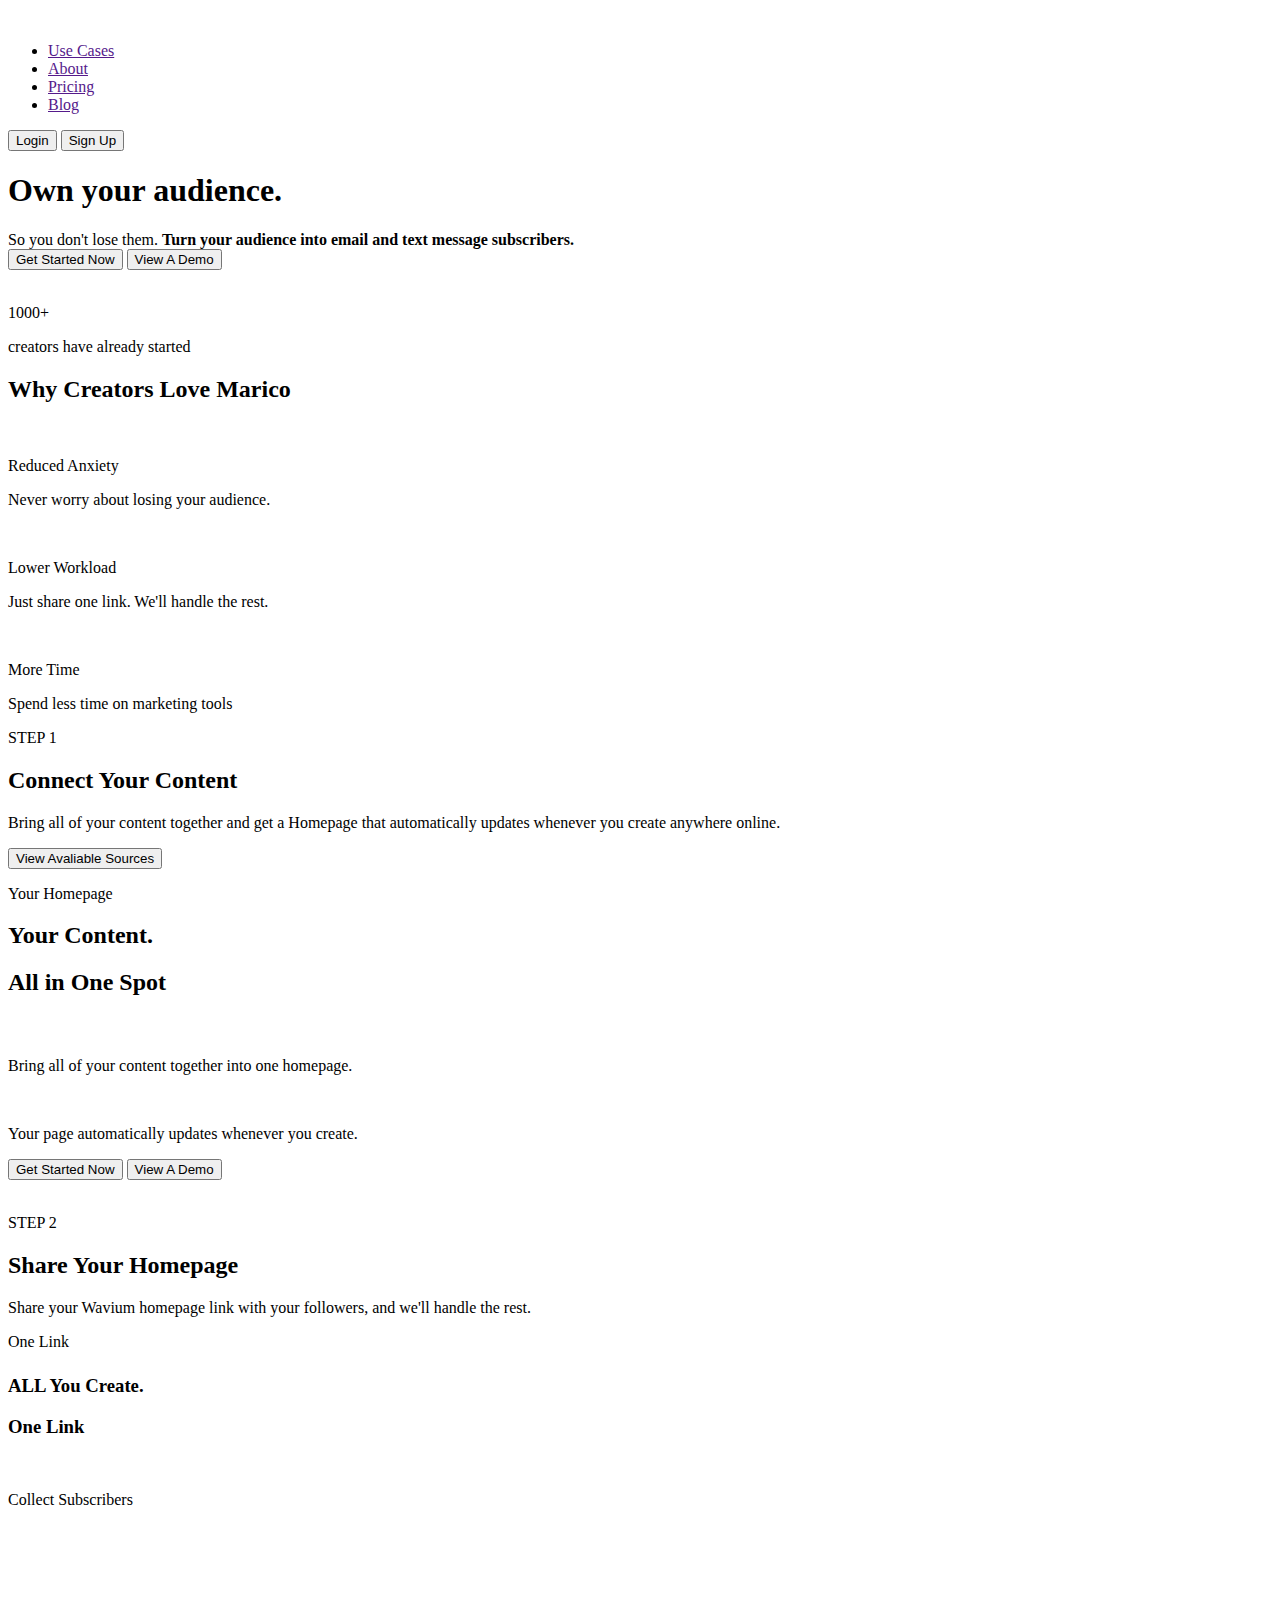
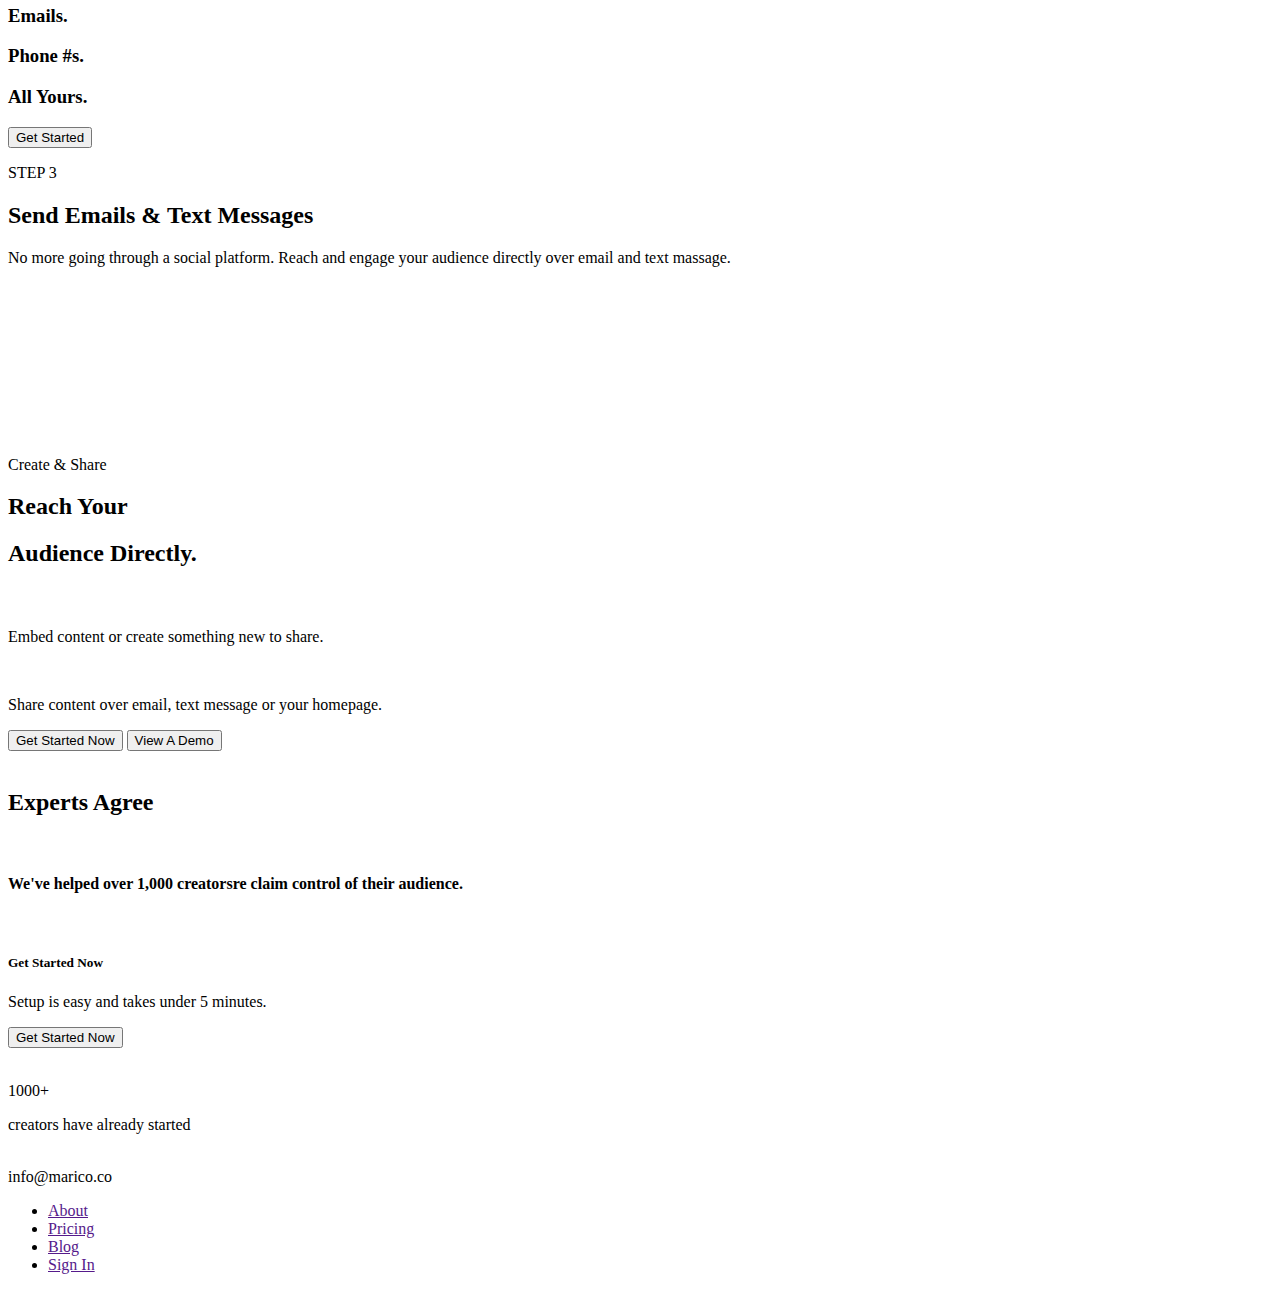
==== index.html @ 410692ed "Add files via upload" ====
<!DOCTYPE html>
<html lang="en">
  <head>
    <meta charset="UTF-8" />
    <meta http-equiv="X-UA-Compatible" content="IE=edge" />
    <meta name="viewport" content="width=device-width, initial-scale=1.0" />
    <link rel="stylesheet" href="css/style.css" />
    <link rel="stylesheet" href="css/normalize.css" />
    <link rel="stylesheet" href="css/media.css" />
    <link rel="preconnect" href="https://fonts.googleapis.com" />
    <link rel="preconnect" href="https://fonts.gstatic.com" crossorigin />
    <link href="https://fonts.googleapis.com/css2?family=Poppins:wght@400;500;600;700&family=Readex+Pro:wght@200;300;400;500;600;700&family=Roboto:ital,wght@0,100;0,300;0,400;0,500;0,700;0,900;1,100;1,300;1,400;1,500;1,700;1,900&display=swap" rel="stylesheet"/>
    <title>Marico</title>
  </head>
  <body>
    <header class="header">
      <div class="container">
        <nav>
          <img src="img/Company_logo.svg" alt="" class="nav-logo" />
          <ul class="nav-ul">
            <li class="nav-li"><a href="" class="nav-li-a">Use Cases</a></li>
            <li class="nav-li"><a href="" class="nav-li-a">About</a></li>
            <li class="nav-li"><a href="" class="nav-li-a">Pricing</a></li>
            <li class="nav-li"><a href="" class="nav-li-a">Blog</a></li>
          </ul>
          <div class="nav-buttons">
            <button class="login-btn">Login</button>
            <button class="signup-btn">Sign Up</button>
          </div>
        </nav>
        <div class="header-content">
          <h1 class="h1">Own your audience.</h1>
          <span class="h1-2">So you don't lose them.</span>
          <b class="b">Turn your audience into email and text message subscribers.</b>
          <div class="buttons">
            <button class="getstart">Get Started Now</button>
            <button class="viewdemo">View A Demo</button>
          </div>
          <div class="text-group">
            <img src="img/Dot.svg" alt="" class="dot" />
            <p class="p700_25">1000+</p>
            <p class="p400_25">creators have already started</p>
          </div>
        </div>
      </div>
    </header>
    <section class="creators">
      <div class="container">
        <h2 class="h2">Why Creators Love Marico</h2>
        <div class="creators-content">
          <div class="creators-text ">
            <div class="text-group mb">
              <img src="img/Smile_emoji.svg" alt="" class="emoji" />
              <p class="p600_35">Reduced Anxiety</p>
            </div>
            <p class="p400_22">Never worry about losing your audience.</p>
          </div>
          <div class="creators-text mr">
            <div class="text-group mb">
              <img src="img/Happy_emoji.svg" alt="" class="emoji" />
              <p class="p600_35">Lower Workload</p>
            </div>
            <p class="p400_22">Just share one link. We'll handle the rest.</p>
          </div>
          <div class="creators-text">
            <div class="text-group mb">
              <img src="img/Party_emoji.svg" alt="" class="emoji" />
              <p class="p600_35">More Time</p>
            </div>
            <p class="p400_22">Spend less time on marketing tools</p>
          </div>
        </div>
      </div>
    </section>
    <section class="step1">
      <div class="container center">
        <p class="p600_25">STEP 1</p>
        <h2 class="h2 mb">Connect Your Content</h2>
        <p class="p400_30">
          Bring all of your content together and get a Homepage that
          automatically updates whenever you create anywhere online.
        </p>
        <button class="step1-btn">View Avaliable Sources</button>
      </div>
    </section>
    <section class="homepage">
      <div class="container">
        <div class="homepage-content">
          <div class="homepage-text">
            <p class="p500_30">Your Homepage</p>
            <h2 class="h2 ml">Your Content.</h2>
            <h2 class="h2 ml">All in <span class="h2s">One Spot</span></h2>
            <div class="text-group mb fl" style="margin-bottom: 13px; margin-top: 27px">
              <img src="img/Bullet.svg" alt="" class="bullet" />
              <p class="p400_23">
                Bring all of your content together into one homepage.
              </p>
            </div>
            <div class="text-group mb fl">
              <img src="img/Bullet2.svg" alt="" class="bullet" >
              <p class="p400_23">
                Your page automatically updates whenever you create.
              </p>
            </div>
            <div class="buttons mr">
              <button class="getstart sm">Get Started Now</button>
              <button class="viewdemo sm">View A Demo</button>
            </div>
            <img src="img/Screen.png" alt="" class="screen2" />
            <img src="img/Screen.png" alt="" class="screen" />
          </div>
        </div>
      </div>
    </section>
    <section class="step2">
      <div class="container center">
        <p class="p600_25">STEP 2</p>
        <h2 class="h2 mb">Share Your Homepage</h2>
        <p class="p400_30">
          Share your Wavium homepage link with your followers, and we'll handle
          the rest.
        </p>
      </div>
    </section>
    <section class="mobile">
      <div class="container fl">
        <div class="mobile-content">
          <div class="mobile-card fl">
            <p class="p400_30 green" style="margin-bottom: 24px">One Link</p>
            <h3 class="h3">ALL You Create.</h3>
            <h3 class="h3 white">One Link</h3>
            <div class="mobile-pic">
              <img src="img/Mobile.svg" alt="" class="phone" />
            </div>
          </div>
          <div class="mobile-card">
            <p class="p400_30 green" style="margin-bottom: 96px">
              Collect Subscribers
            </p>
            <h3 class="h3">Emails.</h3>
            <h3 class="h3">Phone #s.</h3>
            <h3 class="h3 white">All Yours.</h3>
          </div>
        </div>
        <div class="button">
          <button class="getstart">Get Started</button>
        </div>
      </div>
    </section>
    <section class="step3">
      <div class="container center">
        <p class="p600_25">STEP 3</p>
        <h2 class="h2 mb">Send Emails & Text Messages</h2>
        <p class="p400_30" style="margin-bottom: 189px">
          No more going through a social platform. Reach and engage your
          audience directly over email and text massage.
        </p>
      </div>
    </section>
    <section class="homepage create&share">
      <div class="container">
        <div class="homepage-content">
          <div class="homepage-text">
            <p class="p500_30">Create & Share</p>
            <h2 class="h2 ml">Reach Your</h2>
            <h2 class="h2 ml">Audience <span class="h2s">Directly.</span></h2>
            <div class="text-group mb fl" style="margin-bottom: 13px; margin-top: 27px">
              <img src="img/Bullet.svg" alt="" class="bullet" />
              <p class="p400_23">
                Embed content or create something new to share.
              </p>
            </div>
            <div class="text-group mb fl">
              <img src="img/Bullet2.svg" alt="" class="bullet" />
              <p class="p400_23">
                Share content over email, text message or your homepage.
              </p>
            </div>
            <div class="buttons mr">
              <button class="getstart sm">Get Started Now</button>
              <button class="viewdemo sm">View A Demo</button>
            </div>
            <img src="img/Screen2.svg" alt="" class="screen2" />
            <img src="img/Screen2.svg" alt="" class="screen" />
          </div>
        </div>
      </div>
    </section>
    <section class="experts">
      <div class="container">
        <h2 class="h2">Experts Agree</h2>
        <div class="experts-pic">
          <img src="img/Image.png" alt="" class="experts-image" />
        </div>
      </div>
    </section>
    <section class="help">
      <div class="container">
        <h4 class="h4">
          We've helped over 1,000 creatorsre claim control of their audience.
        </h4>
      </div>
    </section>
    <section class="get_started">
      <div class="container">
        <div class="get_started-content">
          <img src="img/Logo2.svg" alt="" class="logo2" />
          <h5 class="h5">Get Started Now</h5>
          <p class="p400_43">Setup is easy and takes under 5 minutes.</p>
          <button class="getstart mr">Get Started Now</button>
          <div class="text-group">
            <img src="img/Dot.svg" alt="" class="dot" />
            <p class="p700_25 big">1000+</p>
            <p class="p400_25 big">creators have already started</p>
          </div>
        </div>
      </div>
    </section>
    <footer>
      <div class="container">
        <nav class="footer-nav">
          <div class="logo-group">
            <img src="img/Company_logo.svg" alt="" class="nav-logo" />
            <div class="nav-li sm">info@marico.co</div>
          </div>
          <ul class="nav-ul">
            <li class="nav-li"><a href="" class="nav-li-a">About</a></li>
            <li class="nav-li"><a href="" class="nav-li-a">Pricing</a></li>
            <li class="nav-li"><a href="" class="nav-li-a">Blog</a></li>
            <li class="nav-li"><a href="" class="nav-li-a">Sign In</a></li>
          </ul>
        </nav>
      </div>
    </footer>
  </body>
</html>
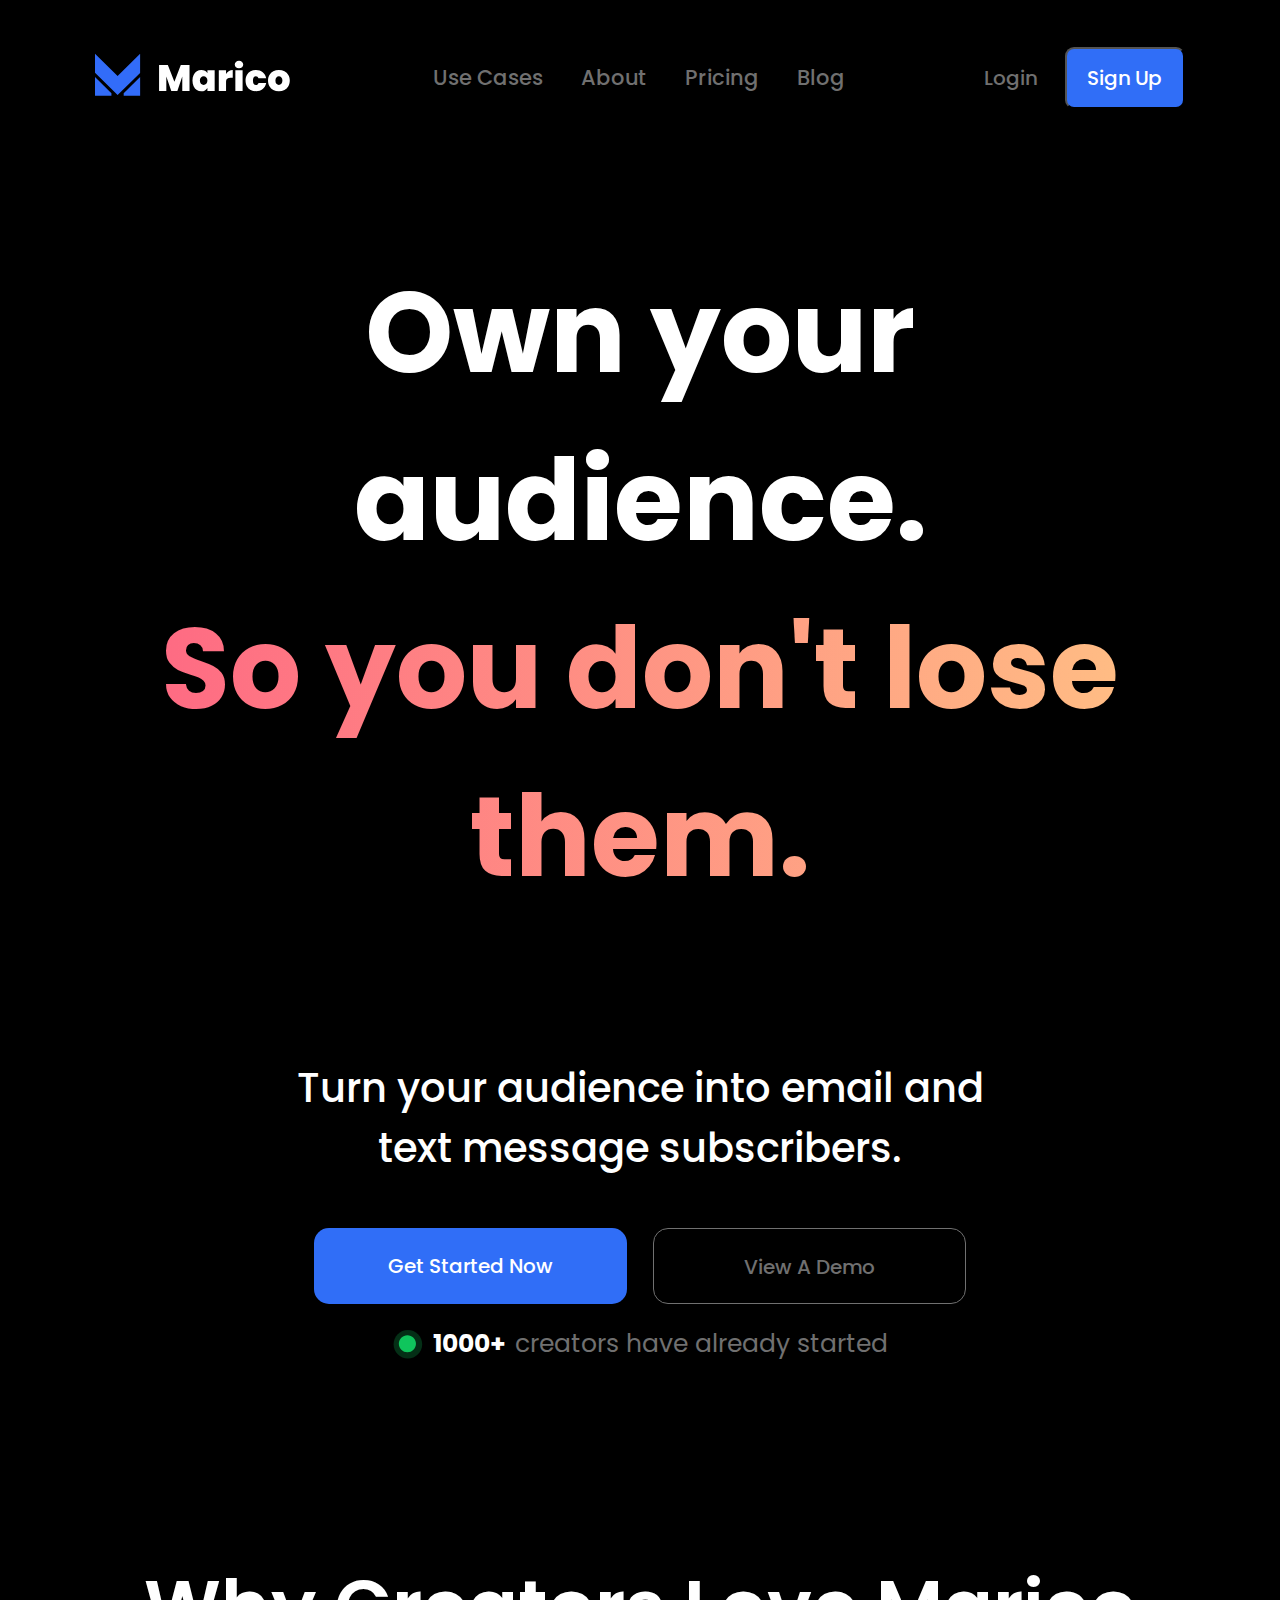
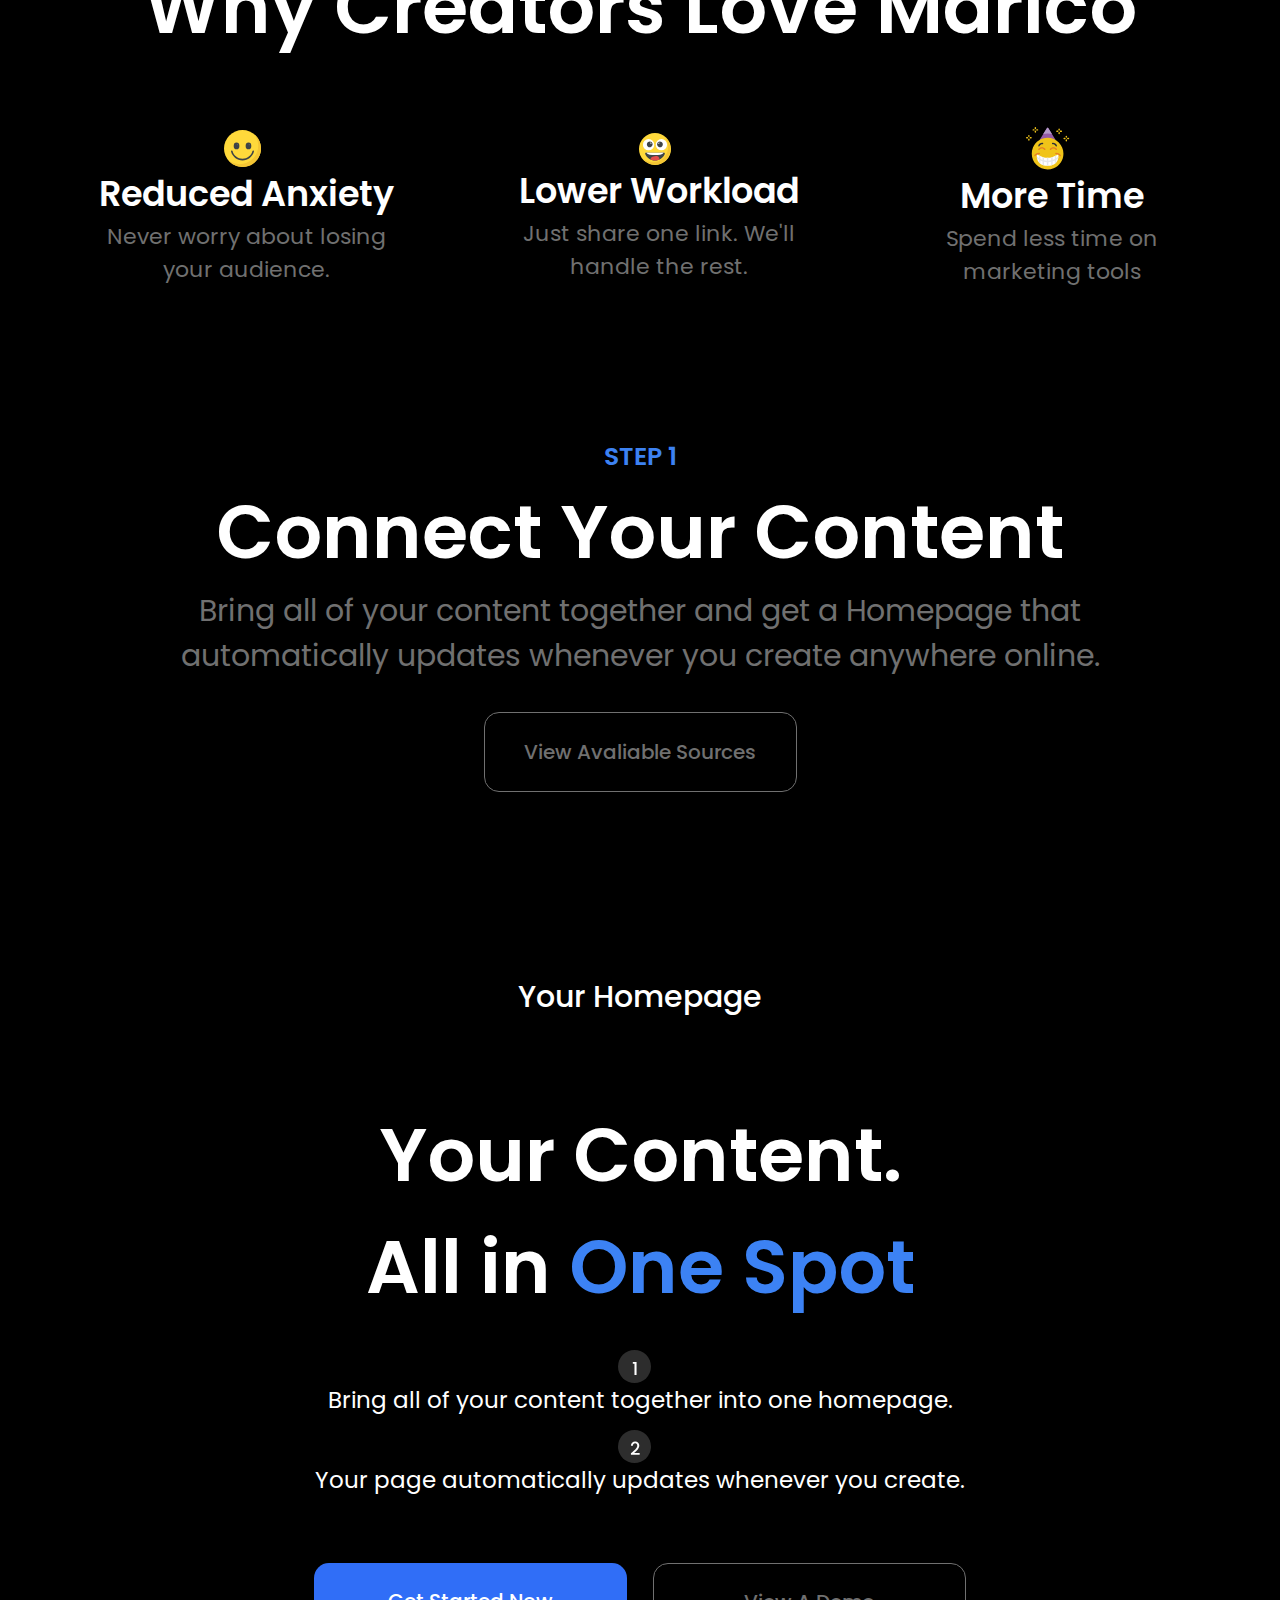
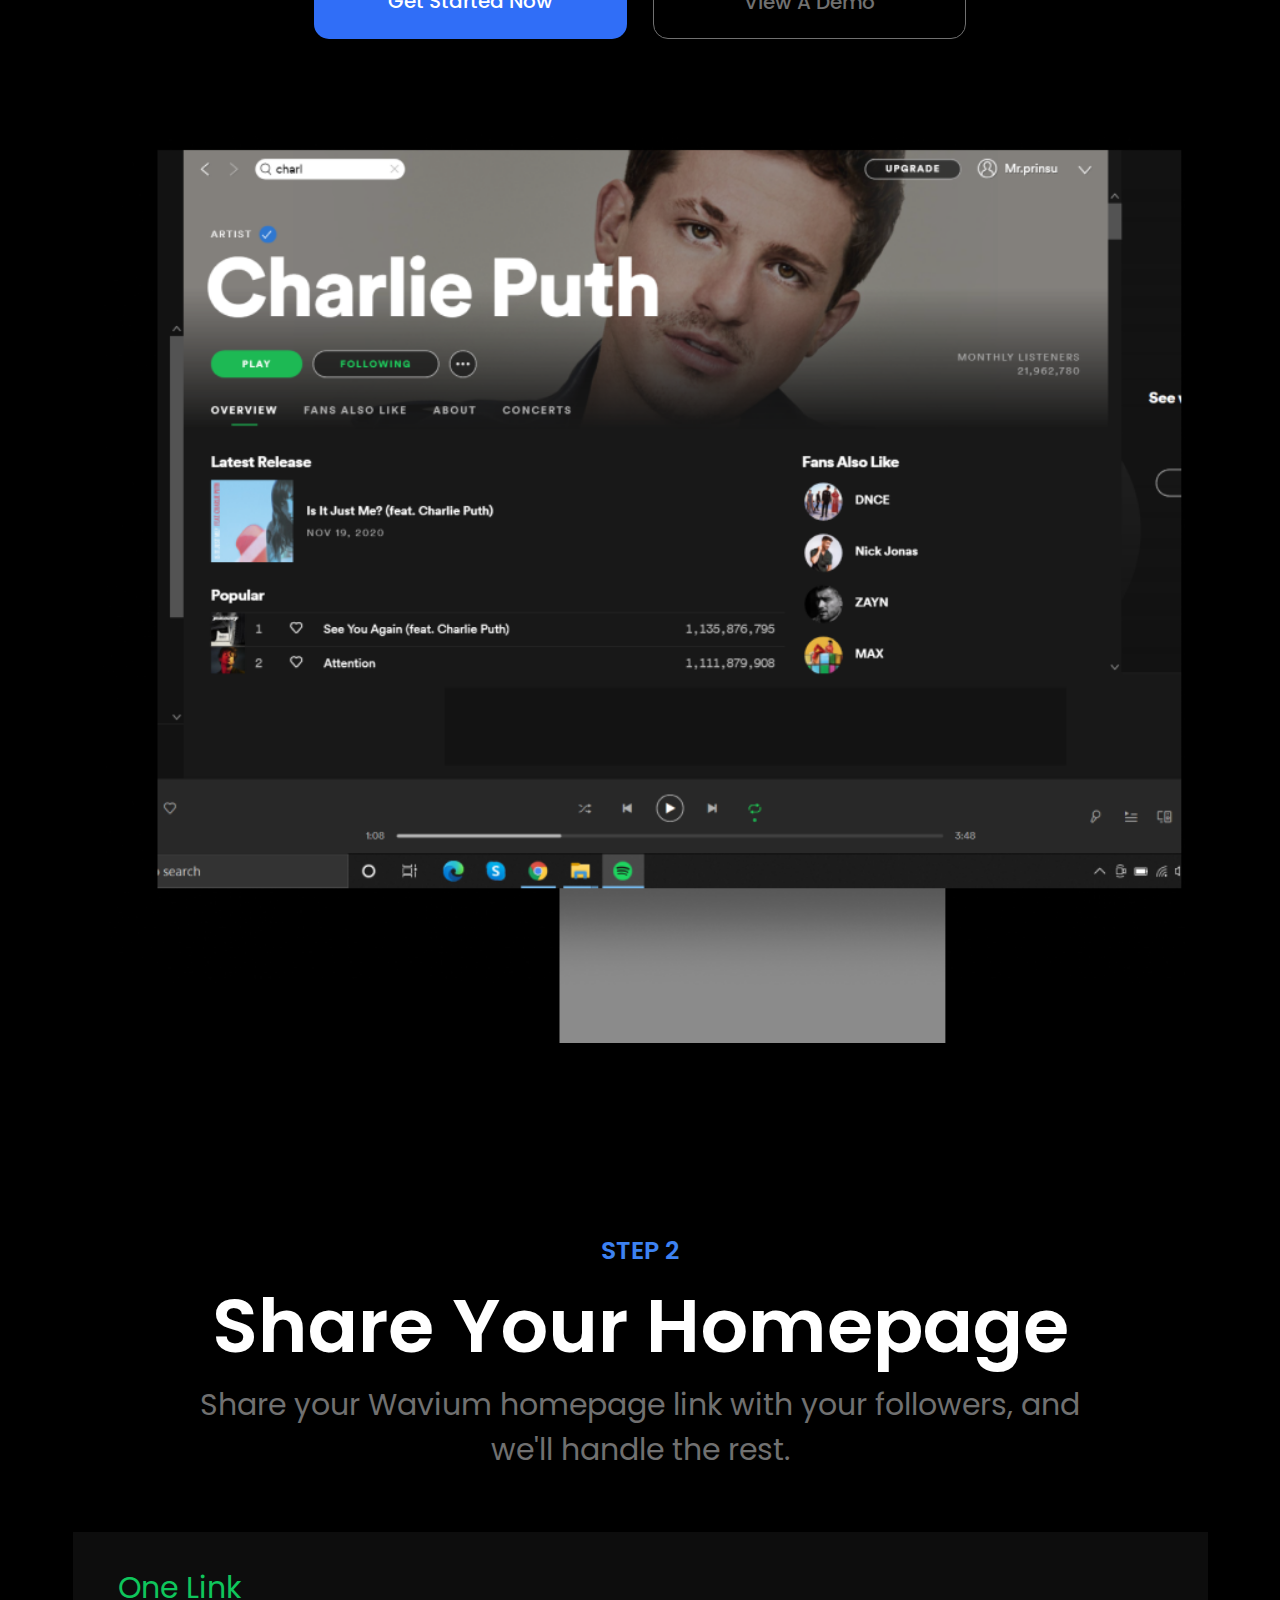
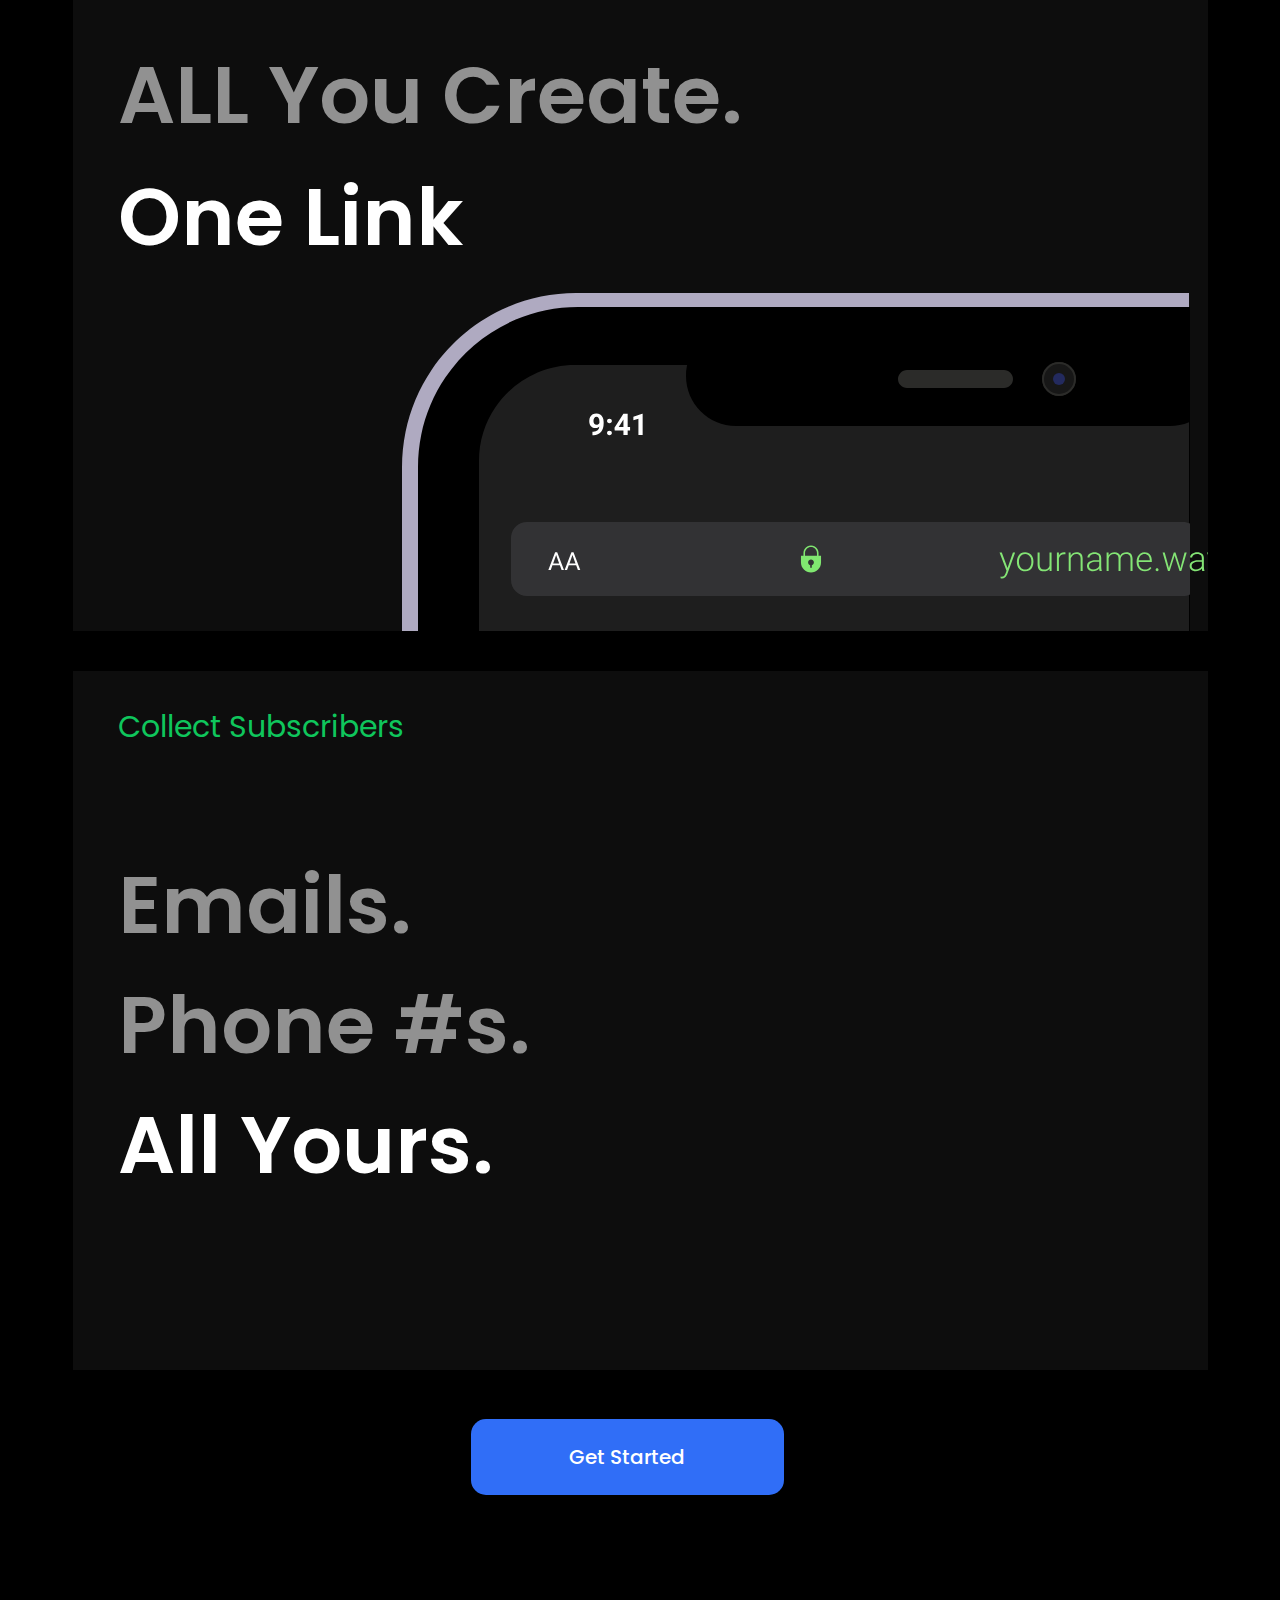
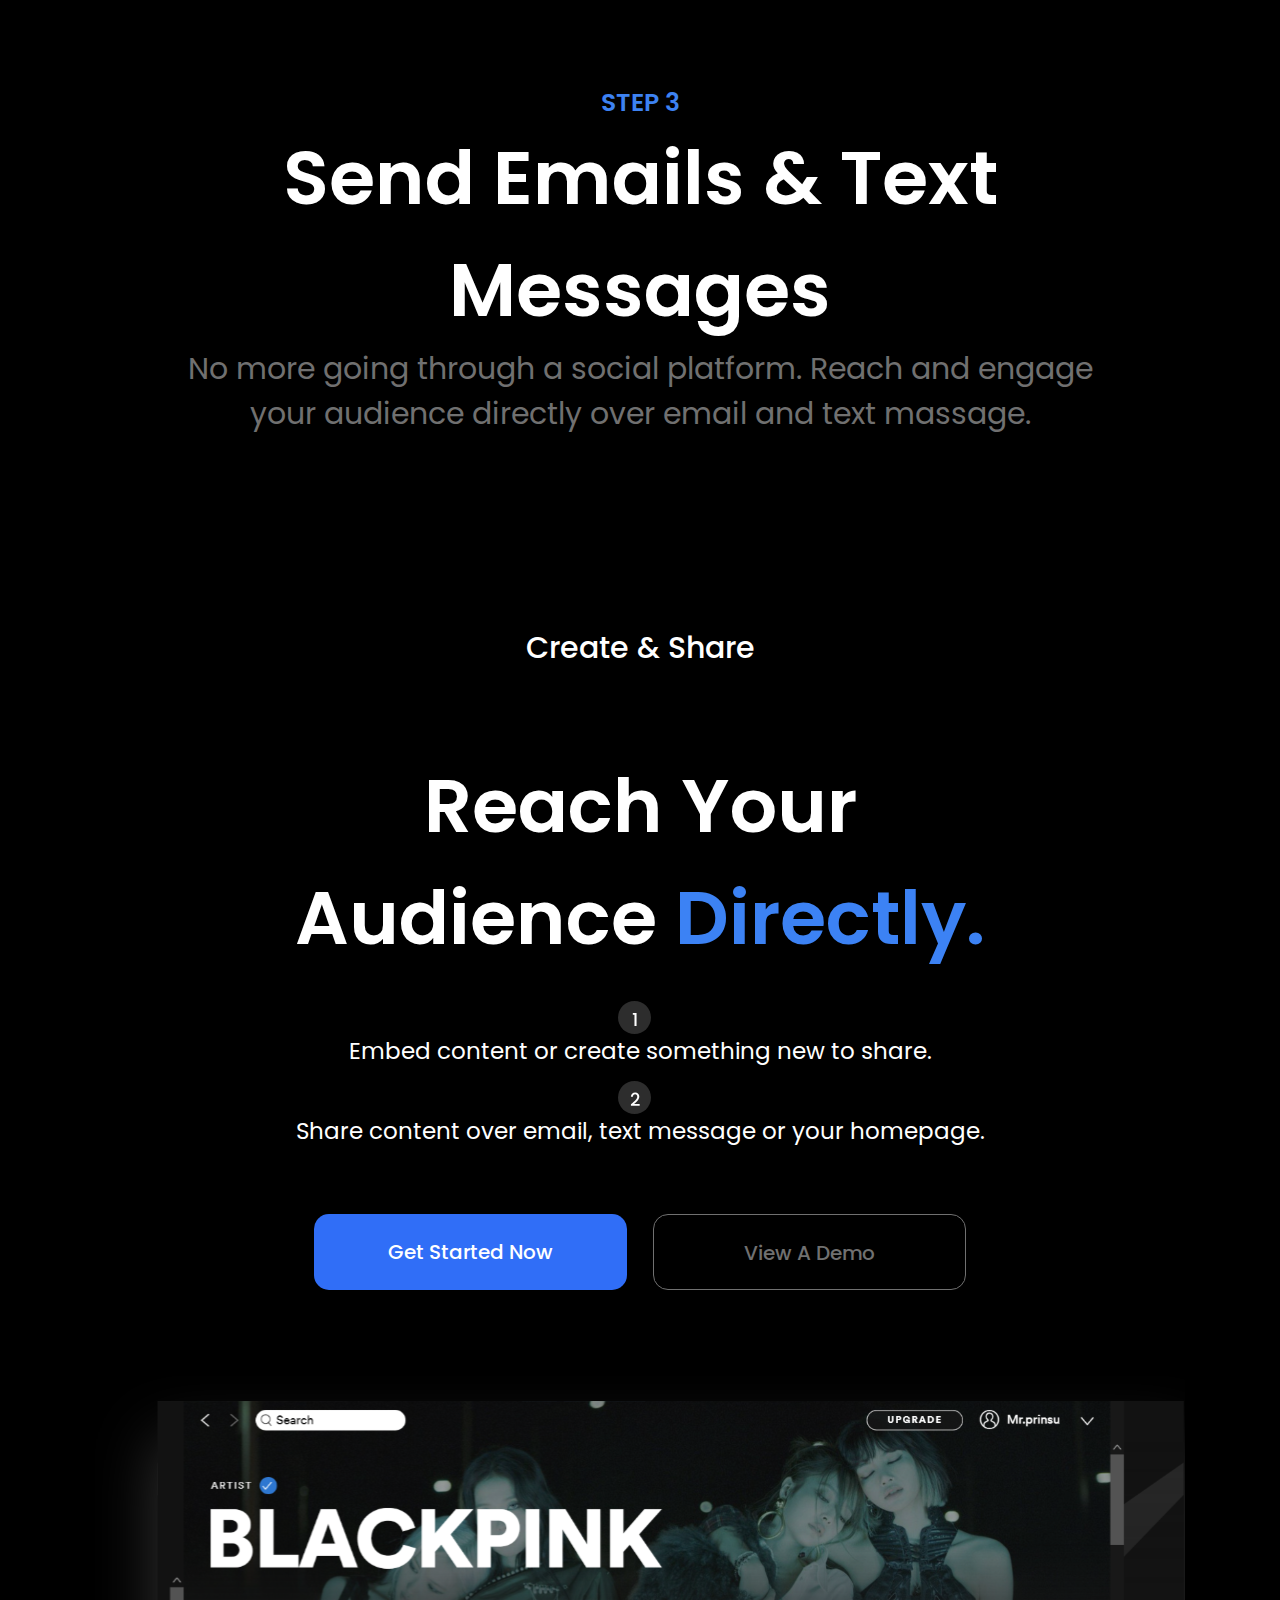
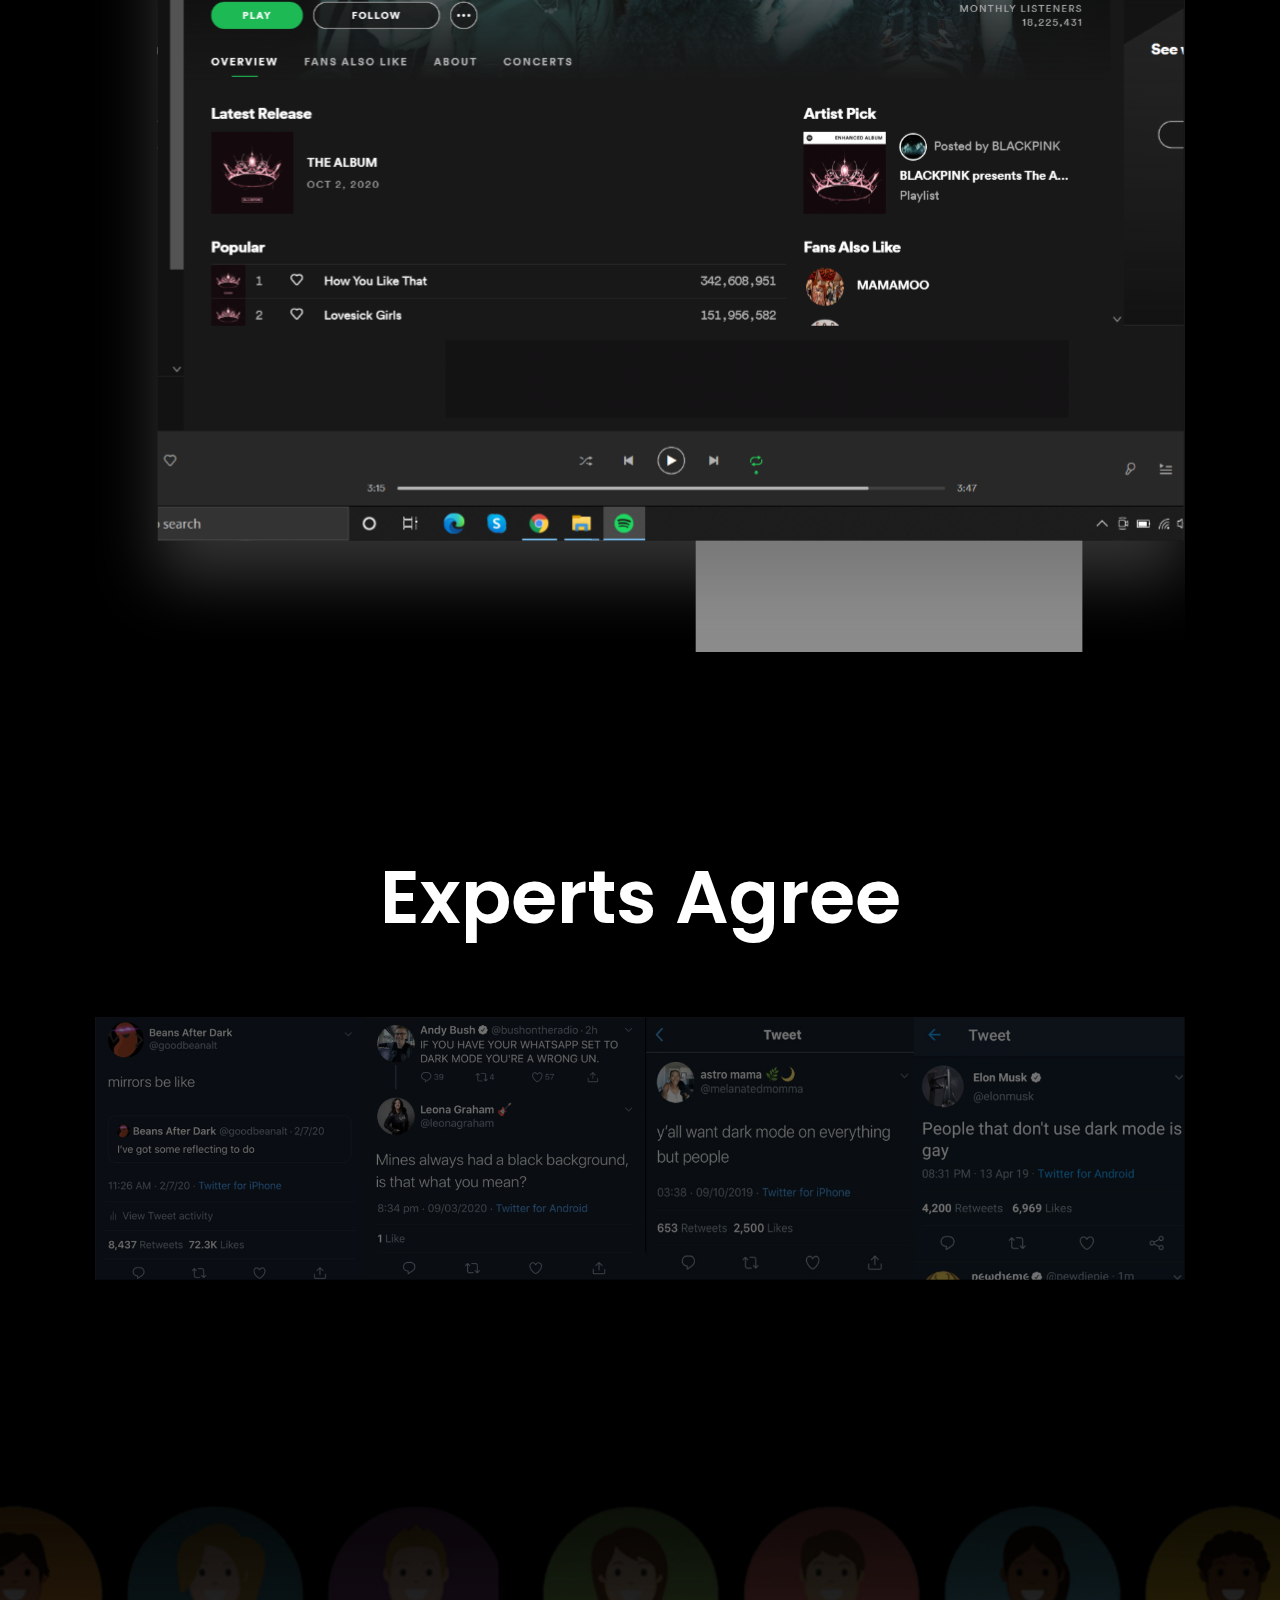
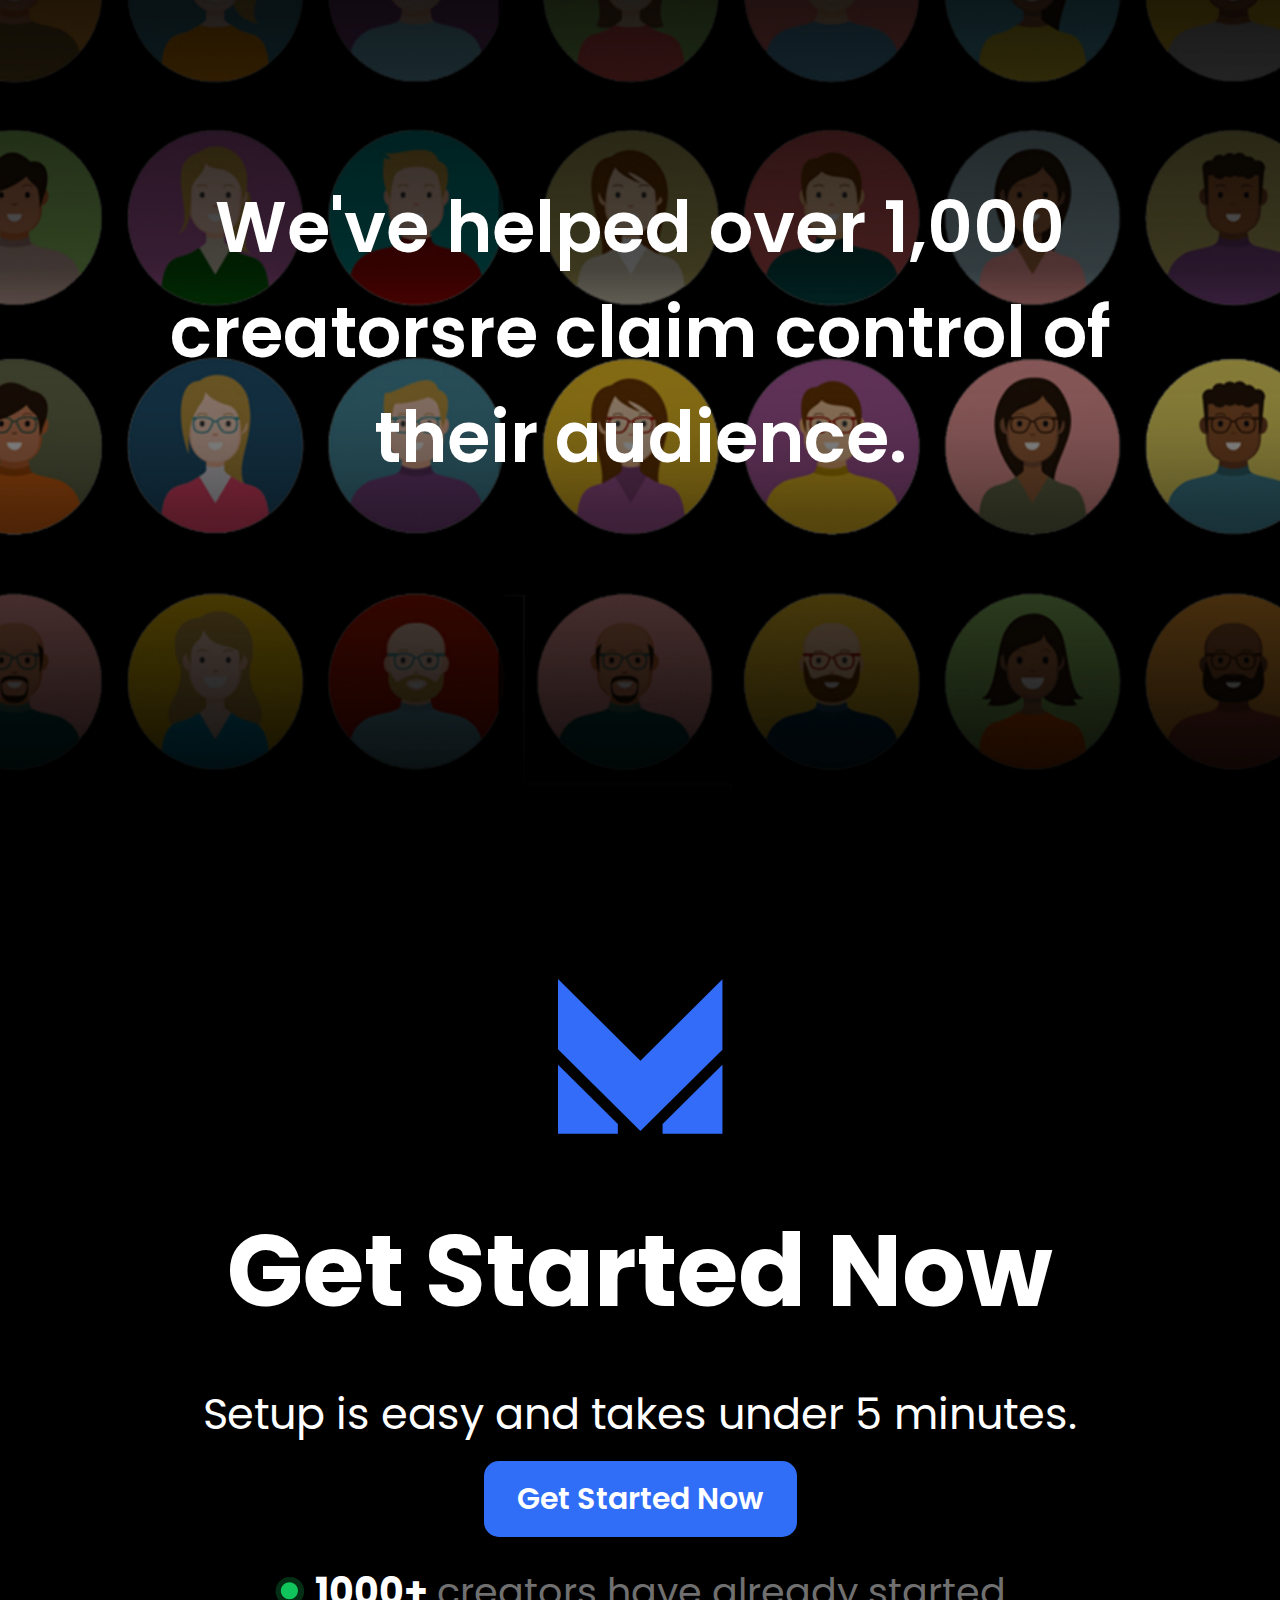
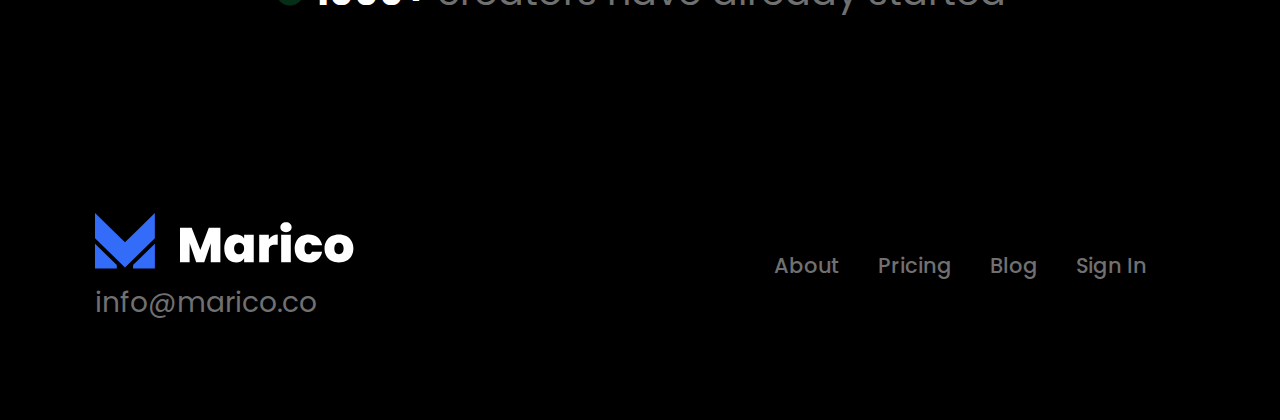
==== commit c1488491: "Add files via upload" ====
--- a/index.html
+++ b/index.html
@@ -19,7 +19,7 @@
           <img src="img/Company_logo.svg" alt="" class="nav-logo" />
           <ul class="nav-ul">
             <li class="nav-li"><a href="" class="nav-li-a">Use Cases</a></li>
-            <li class="nav-li"><a href="" class="nav-li-a">About</a></li>
+            <li class="nav-li"><a href="aboutus.html" class="nav-li-a">About</a></li>
             <li class="nav-li"><a href="" class="nav-li-a">Pricing</a></li>
             <li class="nav-li"><a href="" class="nav-li-a">Blog</a></li>
           </ul>
@@ -224,7 +224,7 @@
             <div class="nav-li sm">info@marico.co</div>
           </div>
           <ul class="nav-ul">
-            <li class="nav-li"><a href="" class="nav-li-a">About</a></li>
+            <li class="nav-li"><a href="aboutus.html" class="nav-li-a">About</a></li>
             <li class="nav-li"><a href="" class="nav-li-a">Pricing</a></li>
             <li class="nav-li"><a href="" class="nav-li-a">Blog</a></li>
             <li class="nav-li"><a href="" class="nav-li-a">Sign In</a></li>
--- a/css/style.css
+++ b/css/style.css
@@ -0,0 +1,594 @@
+body {
+  background-color: #000000;
+}
+h1 {
+  padding: 0;
+  margin: 0;
+}
+h2 {
+  padding: 0;
+  margin: 0;
+}
+h3 {
+  padding: 0;
+  margin: 0;
+}
+p {
+  padding: 0;
+  margin: 0;
+}
+a {
+  text-decoration: none;
+}
+.container {
+  max-width: 1731px;
+  padding-left: 95px;
+  padding-right: 95px;
+  margin: 0 auto;
+}
+.buttons {
+  display: flex;
+  align-items: center;
+  justify-content: center;
+  flex-wrap: wrap;
+  margin-bottom: 21px;
+}
+nav {
+  width: 100%;
+  display: flex;
+  align-items: center;
+  justify-content: space-between;
+  padding-top: 46px;
+}
+ul {
+  display: flex;
+}
+.nav-li {
+  font-family: "Poppins";
+  font-style: normal;
+  font-weight: 500;
+  font-size: 21px;
+  line-height: 32px;
+  color: #707070;
+  margin-right: 38px;
+  list-style: none;
+  cursor: pointer;
+}
+.nav-li-a {
+  color: #707070;
+}
+.nav-li-a:hover {
+  color: #3c82f4;
+}
+.login-btn {
+  outline: none;
+  border: none;
+  background-color: transparent;
+  padding: 0;
+  font-family: "Poppins";
+  font-style: normal;
+  font-weight: 500;
+  font-size: 20px;
+  line-height: 30px;
+  color: #707070;
+  cursor: pointer;
+  margin-right: 24px;
+}
+.signup-btn {
+  outline: none;
+  background-color: #306ef7;
+  font-family: "Poppins";
+  font-style: normal;
+  font-weight: 500;
+  font-size: 20px;
+  line-height: 30px;
+  color: #ffffff;
+  padding-top: 14px;
+  padding-left: 20px;
+  padding-right: 22px;
+  padding-bottom: 14px;
+  border-radius: 9px;
+  cursor: pointer;
+}
+.header-content {
+  display: flex;
+  flex-flow: column;
+  align-items: center;
+  justify-content: center;
+}
+.h1 {
+  padding: 0;
+  margin: 0;
+  font-family: "Poppins";
+  font-style: normal;
+  font-weight: 700;
+  font-size: 112px;
+  line-height: 168px;
+  color: #ffffff;
+  text-align: center;
+  padding-top: 139px;
+}
+.h1-2 {
+  padding: 0;
+  margin: 0;
+  font-family: "Poppins";
+  font-style: normal;
+  font-weight: 700;
+  font-size: 112px;
+  line-height: 168px;
+  text-align: center;
+  background-image: linear-gradient(90deg, #fe6783 1.9%, #ffbf84 97.1%);
+  -webkit-background-clip: text;
+  -webkit-text-fill-color: transparent;
+}
+.b {
+  font-family: "Poppins";
+  font-style: normal;
+  font-weight: 500;
+  font-size: 40px;
+  line-height: 60px;
+  text-align: center;
+  color: #ffffff;
+  max-width: 694px;
+  text-align: center;
+  padding-top: 137px;
+  padding-bottom: 50px;
+}
+.getstart {
+  outline: none;
+  border: none;
+  background-color: #306ef7;
+  font-family: "Poppins";
+  font-style: normal;
+  font-weight: 500;
+  font-size: 20px;
+  line-height: 30px;
+  color: #ffffff;
+  padding-top: 23px;
+  padding-bottom: 23px;
+  border-radius: 15px;
+  width: 313px;
+  cursor: pointer;
+  margin-right: 26px;
+}
+.viewdemo {
+  width: 313px;
+  outline: none;
+  background-color: transparent;
+  border: 1px solid #707070;
+  font-family: "Poppins";
+  font-style: normal;
+  font-weight: 500;
+  font-size: 20px;
+  line-height: 30px;
+  color: #707070;
+  cursor: pointer;
+  padding: 23px 0px;
+  border-radius: 15px;
+  padding-bottom: 21px;
+}
+.text-group {
+  display: flex;
+  align-items: center;
+  justify-content: center;
+  padding-bottom: 188px;
+}
+.dot {
+  margin-right: 10px;
+}
+.p700_25 {
+  font-family: "Poppins";
+  font-style: normal;
+  font-weight: 700;
+  font-size: 25px;
+  line-height: 38px;
+  color: #ffffff;
+  margin-right: 10px;
+}
+.p400_25 {
+  font-family: "Poppins";
+  font-style: normal;
+  font-weight: 400;
+  font-size: 25px;
+  line-height: 38px;
+  text-align: center;
+  color: #707070;
+}
+.creators {
+  display: flex;
+  flex-flow: column;
+  align-items: center;
+  justify-content: center;
+  width: 100%;
+}
+.h2 {
+  font-family: "Poppins";
+  font-style: normal;
+  font-weight: 600;
+  font-size: 75px;
+  line-height: 112px;
+  color: #ffffff;
+  text-align: center;
+  margin-bottom: 64px;
+}
+.creators-content {
+  display: flex;
+  align-items: center;
+  justify-content: space-between;
+  width: 100%;
+  margin-bottom: 150px;
+}
+.creators-text.mr {
+  margin-right: 107px;
+  margin-left: 107px;
+}
+.emoji {
+  margin-right: 8px;
+}
+.p600_35 {
+  font-family: "Poppins";
+  font-style: normal;
+  font-weight: 600;
+  font-size: 35px;
+  line-height: 52px;
+  color: #ffffff;
+}
+.p400_22 {
+  font-family: "Poppins";
+  font-style: normal;
+  font-weight: 400;
+  font-size: 22px;
+  line-height: 33px;
+  color: #707070;
+  text-align: center;
+}
+.text-group.mb {
+  padding-bottom: 0;
+}
+.p600_25 {
+  font-family: "Poppins";
+  font-style: normal;
+  font-weight: 600;
+  font-size: 25px;
+  line-height: 38px;
+  color: #3d82f2;
+}
+.p400_30 {
+  font-family: "Poppins";
+  font-style: normal;
+  font-weight: 400;
+  font-size: 30px;
+  line-height: 45px;
+  text-align: center;
+  text-align: center;
+  color: #707070;
+  max-width: 929px;
+}
+.step1-btn {
+  outline: none;
+  background-color: transparent;
+  border: 1px solid #707070;
+  font-family: "Poppins";
+  font-style: normal;
+  font-weight: 500;
+  font-size: 20px;
+  line-height: 30px;
+  color: #707070;
+  cursor: pointer;
+  padding: 24px 0;
+  width: 313px;
+  border-radius: 15px;
+  margin-bottom: 182px;
+  margin-top: 34px;
+}
+.step1 {
+  display: flex;
+  flex-flow: column;
+  align-items: center;
+  justify-content: center;
+}
+.container.center {
+  display: flex;
+  flex-flow: column;
+  align-items: center;
+  justify-content: center;
+}
+.h2.mb {
+  margin-bottom: 0;
+}
+.homepage {
+  position: relative;
+}
+.homepage-content {
+  display: flex;
+  align-items: center;
+  justify-content: flex-start;
+}
+.homepage-text {
+  width: 100%;
+  display: flex;
+  flex-flow: column;
+  align-items: flex-start;
+}
+.p500_30 {
+  font-family: "Poppins";
+  font-style: normal;
+  font-weight: 500;
+  font-size: 30px;
+  line-height: 45px;
+  color: #ffffff;
+  margin-bottom: 80px;
+}
+.h2.ml {
+  text-align: left;
+  margin-bottom: 0;
+}
+.h2s {
+  color: #3c82f4;
+}
+.p400_23 {
+  font-family: "Poppins";
+  font-style: normal;
+  font-weight: 400;
+  font-size: 23px;
+  line-height: 34px;
+  color: #ffffff;
+}
+.bullet {
+  margin-right: 12px;
+}
+.getstart.sm {
+  padding-left: 21px;
+  padding-right: 21px;
+}
+.viewdemo.sm {
+  padding-left: 37px;
+  padding-right: 37px;
+}
+.buttons.mr {
+  margin-top: 66px;
+  margin-bottom: 189px;
+}
+.text-group.fl {
+  justify-content: flex-start;
+}
+.homepage-pic {
+  display: flex;
+  align-items: start;
+}
+.screen {
+  position: absolute;
+  top: 0;
+  right: 0;
+}
+.screen2 {
+  display: none;
+  margin-top: 20px;
+  margin-bottom: 189px;
+  width: 100%;
+}
+.mobile-content {
+  display: flex;
+}
+.mobile-card {
+  background-color: #0d0d0d;
+  width: 100%;
+  padding-top: 33px;
+  padding-left: 45px;
+  padding-bottom: 0;
+  position: relative;
+  height: 666px;
+  margin-bottom: 49px;
+  margin-top: 176px;
+}
+.mobile-card.fl {
+  display: flex;
+  flex-flow: column;
+  justify-content: space-between;
+  overflow-x: visible;
+  margin-right: 23px;
+}
+.p400_30.green {
+  color: #0fc65c;
+  text-align: left;
+}
+.h3 {
+  font-family: "Poppins";
+  font-style: normal;
+  font-weight: 600;
+  font-size: 80px;
+  line-height: 120px;
+  color: #919191;
+}
+.h3.white {
+  color: #ffffff;
+  margin-bottom: 14px;
+}
+.mobile-pic {
+  width: 100%;
+  overflow: hidden;
+  display: flex;
+  justify-content: flex-end;
+  align-items: flex-end;
+}
+.phone {
+  position: relative;
+  right: -120px;
+  max-width: 100%;
+}
+.button {
+  display: flex;
+  align-items: center;
+  justify-content: center;
+  margin-bottom: 189px;
+}
+.experts-pic {
+  width: 100%;
+  margin-bottom: 189px;
+}
+.experts-image {
+  width: 100%;
+}
+.help {
+  display: flex;
+  align-items: center;
+  justify-content: center;
+  background: url('/img/1000bg.png');
+  background-repeat: no-repeat;
+  background-position: center;
+  background-size: cover;
+  margin-bottom: 188px;
+}
+.h4 {
+  padding: 0;
+  margin: 0;
+  font-family: "Poppins";
+  font-style: normal;
+  font-weight: 600;
+  font-size: 70px;
+  line-height: 105px;
+  text-align: center;
+  color: #ffffff;
+  max-width: 1236px;
+  margin-top: 301px;
+  margin-bottom: 301px;
+}
+.get_started-content {
+  display: flex;
+  flex-flow: column;
+  align-items: center;
+  justify-content: center;
+}
+.h5 {
+  padding: 0;
+  margin-bottom: 36px;
+  margin-top: 62px;
+  font-family: "Poppins";
+  font-style: normal;
+  font-weight: 700;
+  font-size: 100px;
+  line-height: 150px;
+  color: #ffffff;
+  text-align: center;
+}
+.p400_43 {
+  font-family: "Poppins";
+  font-style: normal;
+  font-weight: 400;
+  font-size: 43px;
+  line-height: 64px;
+  color: #ffffff;
+  padding: 0;
+  margin: 0;
+  margin-bottom: 15px;
+  text-align: center;
+}
+.getstart.mr {
+  margin-right: 0;
+  margin-bottom: 26px;
+  font-weight: 600;
+  font-size: 30px;
+}
+.p700_25.big {
+  font-weight: 700;
+  font-size: 38px;
+  line-height: 57px;
+}
+.p400_25.big {
+  font-weight: 400;
+  font-size: 38px;
+  line-height: 57px;
+}
+.nav-li.sm {
+  font-weight: 400;
+  font-size: 28px;
+  line-height: 42px;
+  text-align: center;
+}
+.footer-nav {
+  display: flex;
+  align-items: center;
+  justify-content: space-between;
+  padding: 0;
+  margin-bottom: 96px;
+}
+.logo-group {
+  display: flex;
+  flex-flow: column;
+  justify-content: center;
+}
+.mission {
+  border-bottom: 1px solid #414141;
+  max-width: 1252px;
+  display: flex;
+  margin: 0 auto;
+}
+.mission__content {
+  display: flex;
+  flex-flow: column;
+  align-items: center;
+}
+.logo3 {
+  margin-top: 122px;
+  margin-bottom: 48px;
+}
+.p400_28 {
+  font-family: 'Poppins';
+  font-style: normal;
+  font-weight: 400;
+  font-size: 28px;
+  line-height: 42px;
+  color: #FFFFFF;
+  max-width: 1133px;
+  margin-bottom: 18px;
+}
+.p400_28.fw {
+  font-weight: 600;
+  margin-top: 36px;
+  margin-bottom: 56px;
+}
+.ourteam {
+  padding: 188px 0;
+}
+.ourteam__content {
+  display: flex;
+  flex-flow: column;
+  align-items: center;
+}
+.ourteam__cards {
+  width: 100%;
+  display: flex;
+  align-items: center;
+  justify-content: space-evenly;
+}
+.ourteam__person {
+  display: flex;
+  flex-flow: column;
+  align-items: center;
+  margin-top: 61px;
+}
+.p700_35 {
+  font-family: 'Poppins';
+  font-style: normal;
+  font-weight: 700;
+  font-size: 35px;
+  line-height: 52px;
+  color: #FFFFFF;
+}
+.p400_19 {
+  font-family: 'Poppins';
+  font-style: normal;
+  font-weight: 400;
+  font-size: 19px;
+  line-height: 28px;
+  color: #7F7F7F;
+}
+.person-img {
+  margin-bottom: 17px;
+}
+.twitter {
+  margin-top: 28px;
+}
+.p400_30.white {
+  color: white;
+}--- a/css/media.css
+++ b/css/media.css
@@ -0,0 +1,167 @@
+@media (max-width: 1653px) {
+    .homepage-content {
+        justify-content: center;
+    }
+    .homepage-text {
+        align-items: center;
+    }
+    .h2.ml {
+        text-align: center;
+    }
+    .h2.s {
+        text-align: center;
+    }
+    .p400_23 {
+        text-align: center;
+    }
+    .screen {
+        display: none;
+    }
+    .screen2 {
+        display: block;
+    }
+    .buttons.mr {
+        margin-bottom: 66px;
+    }
+}
+@media (max-width: 1633px) {
+    .mobile-content {
+        flex-flow: column;
+        align-items: center;
+    }
+    .mobile-card.fl {
+        margin-right: 0;
+        margin-top: 60px;
+        margin-bottom: 0;
+    }
+    .mobile-card {
+        margin-top: 40px;
+    }
+}
+@media (max-width: 1390px) {
+    .text-group.mb {
+        display: flex;
+        flex-flow: column;
+        align-items: center;
+    }
+    .p600_35 {
+        text-align: center;
+    }
+}
+@media (max-width: 1267px) {
+    .creators-content {
+        flex-flow: column;
+        align-items: center;
+    }
+    .p400_22 {
+        margin-bottom: 20px;
+    }
+}
+@media (max-width: 1086px) {
+    nav {
+        flex-flow: column;
+    }
+    .logo-group {
+        align-items: center;
+    }
+    .nav-li.sm {
+        margin: 0;
+    }
+}
+@media (max-width: 953px) {
+    .text-group.mb {
+        flex-flow: column;
+    }
+    .container {
+        padding: 0 40px;
+    }
+}
+@media (max-width: 731px) {
+    .getstart {
+        margin-right: 0;
+        margin-bottom: 20px;
+        font-size: 16px;
+        padding: 14px 0;
+    }
+    .step1-btn {
+        font-size: 16px;
+        padding: 14px 0;
+    }
+    .nav-logo {
+        width: 120px;
+    }
+    .viewdemo {
+        font-size: 16px;
+        padding: 14px 0;
+    }
+    .buttons {
+        flex-flow: column;
+    }
+    .ourteam__cards {
+        flex-flow: column;
+        align-items: center;
+    }
+}
+@media (max-width: 690px) {
+    ul {
+        flex-flow: column;
+        align-items: center;
+        padding: 0;
+    }
+    .nav-buttons {
+        display: flex;
+        flex-flow: column;
+    }
+    .login-btn {
+        margin-right: 0;
+        margin-bottom: 20px;
+    }
+    .h1-2 {
+        font-size: 70px;
+        line-height: 100px;
+    }
+    .h1 {
+        font-size: 70px;
+        line-height: 100px;
+    }
+    .h2 {
+        font-size: 50px;
+        line-height: 85px;
+    }
+    .h4 {
+        font-size: 35px;
+        line-height: 50px;
+    }
+    .b {
+        padding-top: 50px;
+    }
+    .nav-li {
+        margin: 0;
+    }
+    .text-group {
+        display: flex;
+        flex-flow: column;
+    }
+    .p600-35 {
+        text-align: center;
+    }
+    .text-group.mb  {
+        flex-flow: column;
+    }
+    .container {
+        padding: 0 20px;
+    }
+}
+@media (max-width: 517px) {
+    .h3 {
+        font-size: 65px;
+        line-height: 100px;
+    }
+    .p400_30.green {
+        font-size: 26px;
+    }
+    .h5 {
+        font-size: 75px;
+        line-height: 80px;
+    }
+}